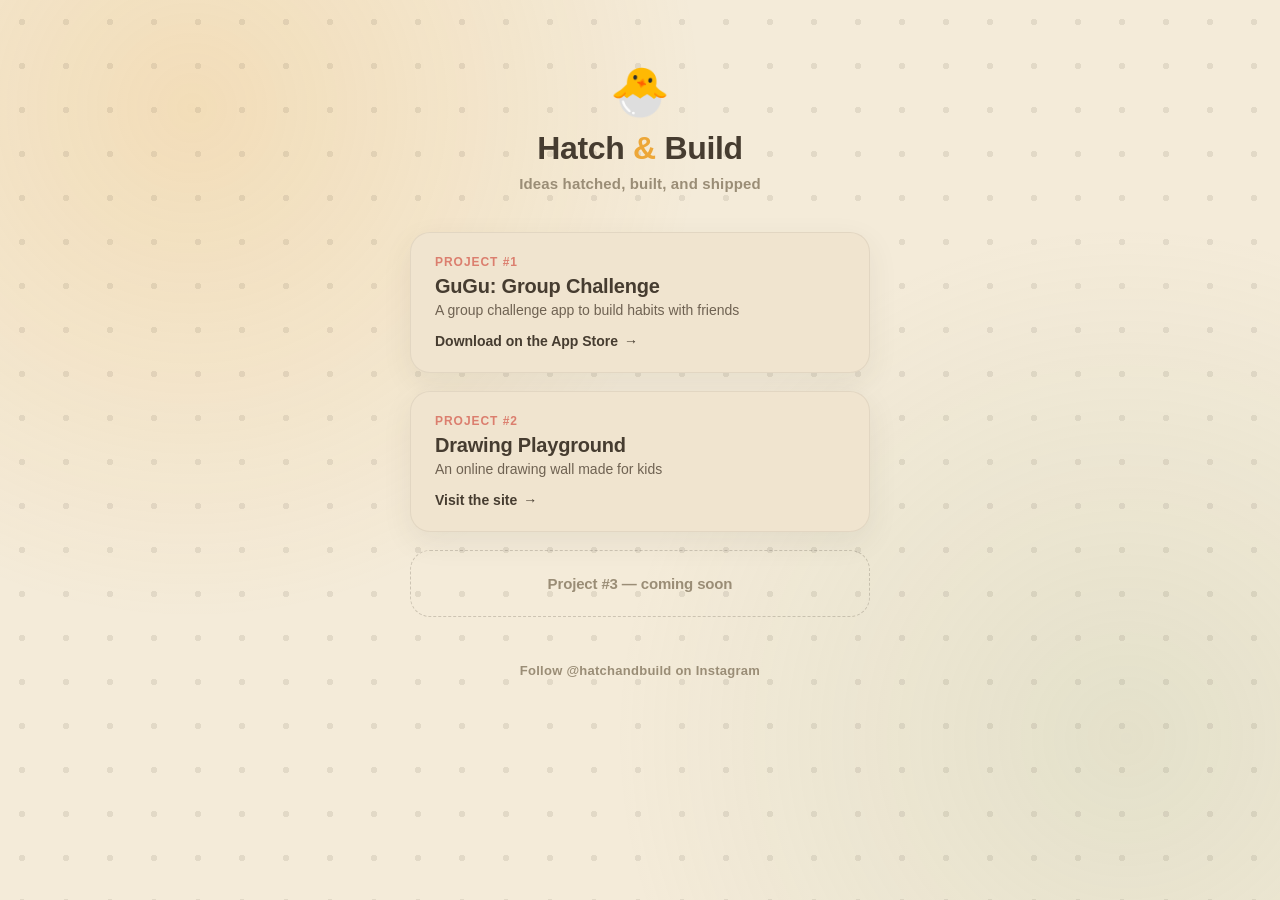
==== index.html @ ba4323d5 "Link footer to Instagram @hatchandbuild" ====
<!DOCTYPE html>
<html lang="en">
<head>
<meta charset="UTF-8">
<meta name="viewport" content="width=device-width, initial-scale=1">
<title>Hatch & Build</title>
<style>
  * { box-sizing: border-box; }

  html, body {
    margin: 0;
    padding: 0;
    min-height: 100%;
    background: #F4EBD9;
    font-family: -apple-system, "Helvetica Neue", "Arial Rounded MT Bold", "Segoe UI", sans-serif;
    color: #463C30;
  }

  body {
    position: relative;
    overflow-x: hidden;
    display: flex;
    justify-content: center;
    padding: 64px 20px 48px;
  }

  .bg-glow {
    position: fixed;
    inset: 0;
    background:
      radial-gradient(circle at 15% 12%, rgba(237,167,56,0.20), transparent 38%),
      radial-gradient(circle at 88% 82%, rgba(157,179,137,0.18), transparent 38%);
    z-index: 0;
  }

  .dots {
    position: fixed;
    inset: 0;
    background-image: radial-gradient(rgba(70,60,48,0.10) 3px, transparent 3px);
    background-size: 44px 44px;
    z-index: 0;
  }

  .page {
    position: relative;
    z-index: 1;
    width: 100%;
    max-width: 460px;
  }

  header {
    text-align: center;
    margin-bottom: 40px;
  }

  .egg {
    font-size: 48px;
    display: block;
    margin-bottom: 10px;
  }

  h1 {
    font-size: 32px;
    font-weight: 800;
    letter-spacing: -0.01em;
    margin: 0 0 8px;
  }

  h1 .accent {
    color: #EDA738;
  }

  .tagline {
    font-size: 15px;
    font-weight: 600;
    color: #9a8d76;
    margin: 0;
    letter-spacing: 0.01em;
  }

  .projects {
    display: flex;
    flex-direction: column;
    gap: 18px;
  }

  .card {
    display: block;
    text-decoration: none;
    color: inherit;
    background: #f0e4cf;
    border: 1px solid rgba(70,60,48,0.08);
    border-radius: 20px;
    padding: 22px 24px;
    box-shadow: 0 10px 30px rgba(70,60,48,0.08);
    transition: transform 0.15s ease, box-shadow 0.15s ease;
  }

  .card:active {
    transform: scale(0.98);
  }

  .card-label {
    font-size: 12px;
    font-weight: 700;
    letter-spacing: 0.08em;
    text-transform: uppercase;
    color: #DB7E6E;
    margin-bottom: 6px;
  }

  .card-title {
    font-size: 20px;
    font-weight: 800;
    margin-bottom: 4px;
    letter-spacing: -0.01em;
  }

  .card-desc {
    font-size: 14px;
    font-weight: 500;
    color: #6f6252;
    margin-bottom: 14px;
  }

  .card-cta {
    display: inline-flex;
    align-items: center;
    gap: 6px;
    font-size: 14px;
    font-weight: 700;
    color: #463C30;
  }

  .card-cta::after {
    content: "→";
    transition: transform 0.15s ease;
  }

  .card:hover .card-cta::after {
    transform: translateX(3px);
  }

  .card.coming-soon {
    background: transparent;
    border: 1.5px dashed rgba(70,60,48,0.22);
    box-shadow: none;
    text-align: center;
    padding: 24px;
  }

  .card.coming-soon .card-title {
    color: #9a8d76;
    font-size: 15px;
    margin: 0;
  }

  footer {
    text-align: center;
    margin-top: 44px;
  }

  footer a {
    color: #9a8d76;
    text-decoration: none;
    font-size: 13px;
    font-weight: 600;
    letter-spacing: 0.02em;
  }
</style>
</head>
<body>
  <div class="bg-glow"></div>
  <div class="dots"></div>

  <div class="page">
    <header>
      <span class="egg">🐣</span>
      <h1>Hatch <span class="accent">&</span> Build</h1>
      <p class="tagline">Ideas hatched, built, and shipped</p>
    </header>

    <div class="projects">
      <a class="card" href="https://apps.apple.com/kr/app/gugu-group-challenge/id6788447196" target="_blank" rel="noopener">
        <div class="card-label">Project #1</div>
        <div class="card-title">GuGu: Group Challenge</div>
        <div class="card-desc">A group challenge app to build habits with friends</div>
        <div class="card-cta">Download on the App Store</div>
      </a>

      <a class="card" href="https://kids-drawing-wall-1.onrender.com" target="_blank" rel="noopener">
        <div class="card-label">Project #2</div>
        <div class="card-title">Drawing Playground</div>
        <div class="card-desc">An online drawing wall made for kids</div>
        <div class="card-cta">Visit the site</div>
      </a>

      <div class="card coming-soon">
        <div class="card-title">Project #3 — coming soon</div>
      </div>
    </div>

    <footer>
      <a href="https://instagram.com/hatchandbuild" target="_blank" rel="noopener">Follow @hatchandbuild on Instagram</a>
    </footer>
  </div>
</body>
</html>
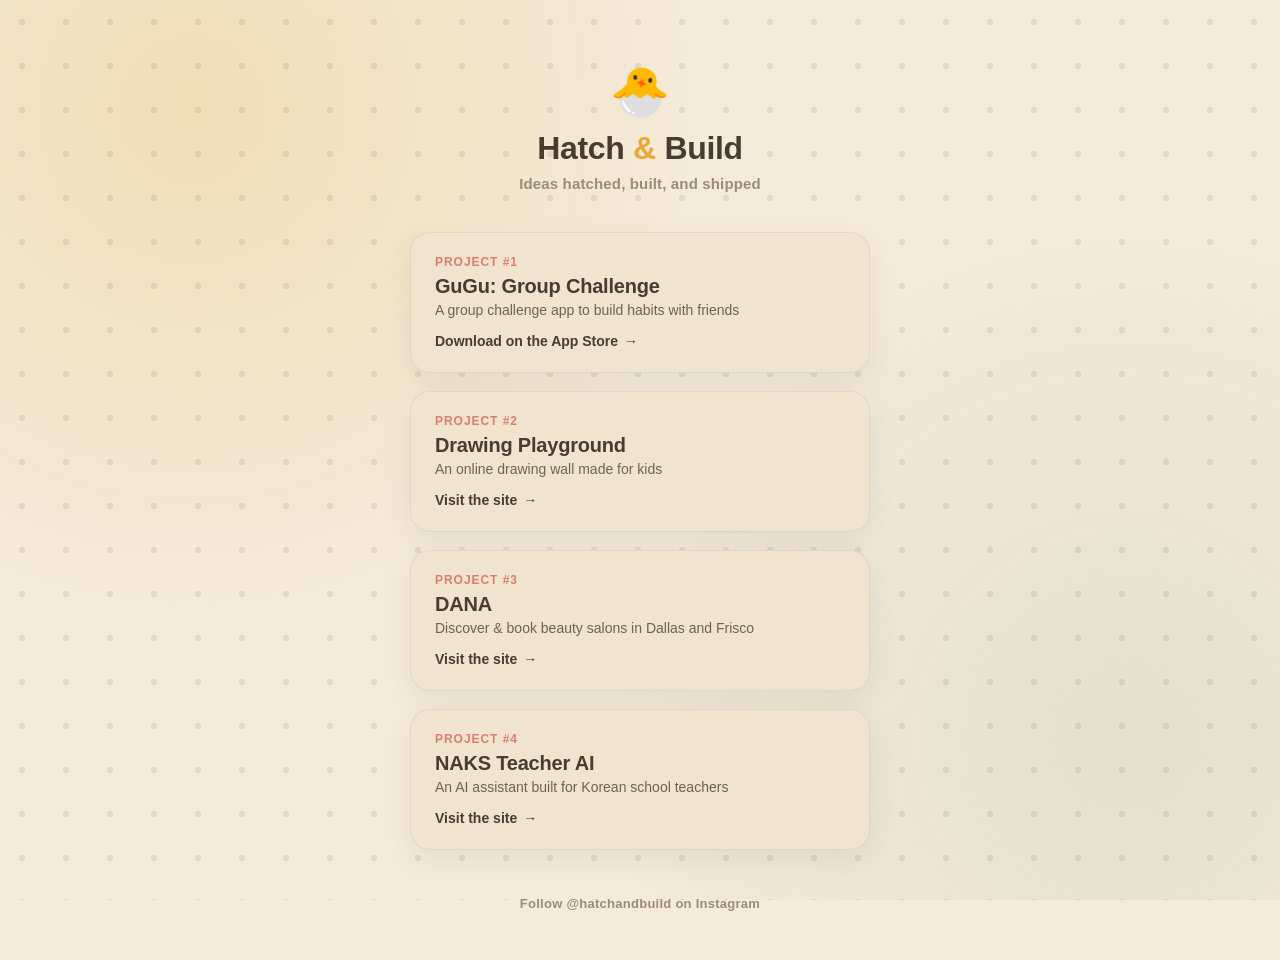
==== commit 6de355b7: "Add Projects #3 (DANA) and #4 (NAKS Teacher AI) Co-Authored-By: Claude Sonnet 5 <noreply@anthropic.c" ====
--- a/index.html
+++ b/index.html
@@ -195,9 +195,19 @@
         <div class="card-cta">Visit the site</div>
       </a>
 
-      <div class="card coming-soon">
-        <div class="card-title">Project #3 — coming soon</div>
-      </div>
+      <a class="card" href="https://dana-lac.vercel.app" target="_blank" rel="noopener">
+        <div class="card-label">Project #3</div>
+        <div class="card-title">DANA</div>
+        <div class="card-desc">Discover & book beauty salons in Dallas and Frisco</div>
+        <div class="card-cta">Visit the site</div>
+      </a>
+
+      <a class="card" href="https://koreanschool.hatchandbuild.com/dashboard" target="_blank" rel="noopener">
+        <div class="card-label">Project #4</div>
+        <div class="card-title">NAKS Teacher AI</div>
+        <div class="card-desc">An AI assistant built for Korean school teachers</div>
+        <div class="card-cta">Visit the site</div>
+      </a>
     </div>
 
     <footer>
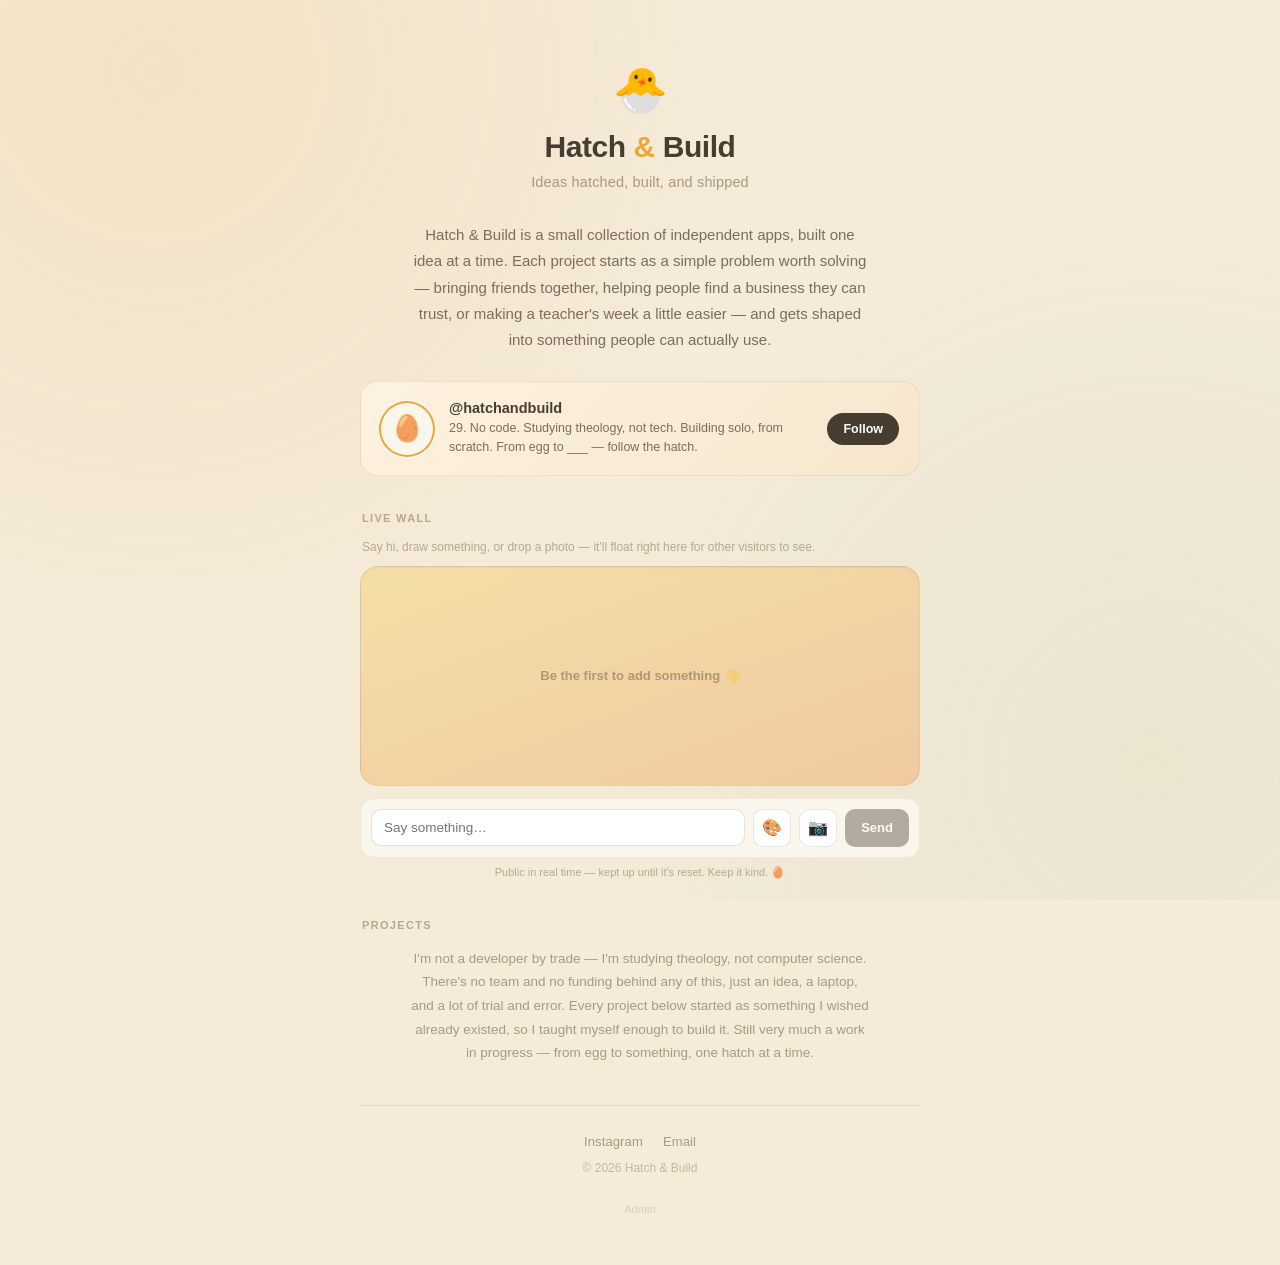
==== commit 3ca833e5: "Fix uploaded project photos 404ing on the hub The image endpoint stores an uploaded photo as a host-" ====
--- a/index.html
+++ b/index.html
@@ -4,6 +4,14 @@
 <meta charset="UTF-8">
 <meta name="viewport" content="width=device-width, initial-scale=1">
 <title>Hatch & Build</title>
+<meta name="description" content="Hatch & Build is a small collection of apps and tools — a real-time drawing wall for parties and events, a Korean-American hair salon platform, a group habit-challenge app, and an all-in-one hub for Korean school teachers.">
+<meta name="robots" content="index, follow">
+<link rel="canonical" href="https://hatchandbuild.com/">
+<meta property="og:type" content="website">
+<meta property="og:title" content="Hatch & Build">
+<meta property="og:description" content="Ideas hatched, built, and shipped — a small collection of independent apps and tools.">
+<meta property="og:url" content="https://hatchandbuild.com/">
+<script async src="https://pagead2.googlesyndication.com/pagead/js/adsbygoogle.js?client=ca-pub-5307258760592063" crossorigin="anonymous"></script>
 <style>
   * { box-sizing: border-box; }
 
@@ -28,16 +36,8 @@
     position: fixed;
     inset: 0;
     background:
-      radial-gradient(circle at 15% 12%, rgba(237,167,56,0.20), transparent 38%),
-      radial-gradient(circle at 88% 82%, rgba(157,179,137,0.18), transparent 38%);
-    z-index: 0;
-  }
-
-  .dots {
-    position: fixed;
-    inset: 0;
-    background-image: radial-gradient(rgba(70,60,48,0.10) 3px, transparent 3px);
-    background-size: 44px 44px;
+      radial-gradient(circle at 12% 8%, rgba(237,167,56,0.12), transparent 42%),
+      radial-gradient(circle at 90% 85%, rgba(157,179,137,0.10), transparent 42%);
     z-index: 0;
   }
 
@@ -45,25 +45,25 @@
     position: relative;
     z-index: 1;
     width: 100%;
-    max-width: 460px;
+    max-width: 560px;
   }
 
   header {
     text-align: center;
-    margin-bottom: 40px;
+    margin-bottom: 32px;
   }
 
   .egg {
-    font-size: 48px;
+    font-size: 44px;
     display: block;
-    margin-bottom: 10px;
+    margin-bottom: 14px;
   }
 
   h1 {
-    font-size: 32px;
-    font-weight: 800;
-    letter-spacing: -0.01em;
-    margin: 0 0 8px;
+    font-size: 30px;
+    font-weight: 700;
+    letter-spacing: -0.015em;
+    margin: 0 0 10px;
   }
 
   h1 .accent {
@@ -71,64 +71,479 @@
   }
 
   .tagline {
-    font-size: 15px;
-    font-weight: 600;
-    color: #9a8d76;
+    font-size: 14.5px;
+    font-weight: 500;
+    color: #a89a80;
     margin: 0;
     letter-spacing: 0.01em;
   }
 
+  .intro {
+    font-size: 15px;
+    line-height: 1.75;
+    color: #7a6d5c;
+    text-align: center;
+    max-width: 460px;
+    margin: 26px auto 28px;
+    font-weight: 400;
+  }
+
+  .story {
+    font-size: 13.5px;
+    line-height: 1.75;
+    color: #a89a80;
+    text-align: center;
+    max-width: 460px;
+    margin: 0 auto;
+    font-weight: 400;
+  }
+
+  /* Instagram card */
+  .ig-card {
+    display: flex;
+    align-items: center;
+    gap: 16px;
+    background: linear-gradient(135deg, #fdf2e0, #f6e6cd);
+    border: 1px solid rgba(70,60,48,0.08);
+    border-radius: 18px;
+    padding: 18px 20px;
+    margin-bottom: 36px;
+    text-decoration: none;
+    color: inherit;
+    transition: border-color 0.15s ease;
+  }
+
+  .ig-card:hover {
+    border-color: rgba(70,60,48,0.18);
+  }
+
+  .ig-avatar {
+    flex: 0 0 auto;
+    width: 52px;
+    height: 52px;
+    border-radius: 50%;
+    background: #FBF6EC;
+    display: flex;
+    align-items: center;
+    justify-content: center;
+    font-size: 26px;
+    box-shadow: 0 0 0 2px #EDA738, 0 0 0 4px #FBF6EC;
+  }
+
+  .ig-body {
+    flex: 1 1 auto;
+    min-width: 0;
+  }
+
+  .ig-handle {
+    font-size: 14.5px;
+    font-weight: 700;
+    margin-bottom: 3px;
+  }
+
+  .ig-bio {
+    font-size: 12.5px;
+    color: #7a6d5c;
+    line-height: 1.5;
+  }
+
+  .ig-follow {
+    flex: 0 0 auto;
+    font-size: 12.5px;
+    font-weight: 700;
+    color: #fff;
+    background: #463C30;
+    padding: 9px 16px;
+    border-radius: 999px;
+    white-space: nowrap;
+  }
+
+  h2.section {
+    font-size: 11px;
+    font-weight: 600;
+    letter-spacing: 0.12em;
+    text-transform: uppercase;
+    color: #b6a98f;
+    margin: 0 0 16px 2px;
+  }
+
+  /* ---- Live Wall ---- */
+  .wall-wrap {
+    margin-bottom: 40px;
+  }
+
+  .wall-sub {
+    font-size: 12px;
+    color: #b6a98f;
+    margin: 0 0 12px 2px;
+  }
+
+  .wall-stage {
+    position: relative;
+    height: 220px;
+    border-radius: 18px;
+    overflow: hidden;
+    background: linear-gradient(160deg, #f4dfa8, #f0c9a0);
+    border: 1px solid rgba(70,60,48,0.08);
+    box-shadow: inset 0 1px 2px rgba(70,60,48,0.06);
+  }
+
+  .wall-empty {
+    position: absolute;
+    inset: 0;
+    display: flex;
+    align-items: center;
+    justify-content: center;
+    font-size: 13px;
+    color: rgba(70,60,48,0.4);
+    font-weight: 600;
+    text-align: center;
+    padding: 20px;
+    pointer-events: none;
+  }
+
+  .wall-item {
+    position: absolute;
+    max-width: 130px;
+    background: #FBF6EC;
+    border-radius: 12px;
+    padding: 8px;
+    box-shadow: 0 6px 16px rgba(70,60,48,0.18);
+    font-size: 12px;
+    font-weight: 600;
+    color: #463C30;
+    text-align: center;
+    animation: wall-float 6s ease-in-out infinite, wall-in 0.4s ease;
+    line-height: 1.4;
+  }
+
+  .wall-item img {
+    display: block;
+    width: 100%;
+    max-height: 90px;
+    object-fit: cover;
+    border-radius: 8px;
+    margin-bottom: 4px;
+  }
+
+  .wall-item .wdel {
+    position: absolute;
+    top: -6px;
+    right: -6px;
+    width: 20px;
+    height: 20px;
+    border-radius: 50%;
+    background: #463C30;
+    color: #fff;
+    font-size: 11px;
+    font-weight: 700;
+    border: 2px solid #FBF6EC;
+    cursor: pointer;
+    display: none;
+    align-items: center;
+    justify-content: center;
+    line-height: 1;
+  }
+
+  body.admin-mode .wall-item .wdel {
+    display: flex;
+  }
+
+  @keyframes wall-in {
+    from { opacity: 0; transform: scale(0.7); }
+    to { opacity: 1; transform: scale(1); }
+  }
+
+  @keyframes wall-float {
+    0%, 100% { transform: translateY(0); }
+    50% { transform: translateY(-8px); }
+  }
+
+  .composer {
+    margin-top: 12px;
+    background: #FBF6EC;
+    border: 1px solid rgba(70,60,48,0.07);
+    border-radius: 14px;
+    padding: 10px;
+  }
+
+  .composer-row {
+    display: flex;
+    gap: 8px;
+    align-items: center;
+  }
+
+  .composer-row input[type="text"] {
+    flex: 1 1 auto;
+    min-width: 0;
+    border: 1px solid rgba(70,60,48,0.15);
+    border-radius: 10px;
+    padding: 10px 12px;
+    font-size: 13.5px;
+    font-family: inherit;
+    background: #fff;
+    color: #463C30;
+    outline: none;
+  }
+
+  .composer-row input[type="text"]:focus {
+    border-color: #EDA738;
+  }
+
+  .composer-btn {
+    flex: 0 0 auto;
+    width: 38px;
+    height: 38px;
+    border-radius: 10px;
+    border: 1px solid rgba(70,60,48,0.12);
+    background: #fff;
+    font-size: 16px;
+    cursor: pointer;
+    display: flex;
+    align-items: center;
+    justify-content: center;
+  }
+
+  .composer-btn.active {
+    background: #EDA738;
+    border-color: #EDA738;
+  }
+
+  .composer-send {
+    flex: 0 0 auto;
+    height: 38px;
+    padding: 0 16px;
+    border-radius: 10px;
+    border: none;
+    background: #463C30;
+    color: #fff;
+    font-weight: 700;
+    font-size: 13px;
+    cursor: pointer;
+  }
+
+  .composer-send:disabled {
+    opacity: 0.4;
+    cursor: default;
+  }
+
+  .draw-panel {
+    display: none;
+    margin-top: 8px;
+  }
+
+  .draw-panel.open {
+    display: block;
+  }
+
+  .draw-canvas {
+    width: 100%;
+    height: 140px;
+    border-radius: 10px;
+    background: #fff;
+    border: 1px solid rgba(70,60,48,0.15);
+    touch-action: none;
+    display: block;
+  }
+
+  .draw-tools {
+    display: flex;
+    align-items: center;
+    gap: 8px;
+    margin-top: 8px;
+  }
+
+  .draw-color {
+    width: 22px;
+    height: 22px;
+    border-radius: 50%;
+    border: 2px solid transparent;
+    cursor: pointer;
+    padding: 0;
+  }
+
+  .draw-color.selected {
+    border-color: #463C30;
+  }
+
+  .draw-clear {
+    margin-left: auto;
+    font-size: 12px;
+    font-weight: 600;
+    color: #a89a80;
+    background: none;
+    border: none;
+    cursor: pointer;
+  }
+
+  .photo-preview {
+    display: none;
+    align-items: center;
+    gap: 8px;
+    margin-top: 8px;
+    font-size: 12px;
+    color: #7a6d5c;
+  }
+
+  .photo-preview.open {
+    display: flex;
+  }
+
+  .photo-preview img {
+    width: 40px;
+    height: 40px;
+    object-fit: cover;
+    border-radius: 8px;
+  }
+
+  .photo-preview .remove {
+    margin-left: auto;
+    background: none;
+    border: none;
+    color: #c99385;
+    font-weight: 700;
+    cursor: pointer;
+    font-size: 12px;
+  }
+
+  .wall-note {
+    font-size: 11px;
+    color: #b6a98f;
+    text-align: center;
+    margin-top: 8px;
+  }
+
+  .wall-admin-bar {
+    display: none;
+    justify-content: flex-end;
+    margin-top: 8px;
+  }
+
+  body.admin-mode .wall-admin-bar {
+    display: flex;
+  }
+
+  .wall-reset-btn {
+    font-size: 11.5px;
+    font-weight: 700;
+    color: #c0392b;
+    background: #fdecea;
+    border: 1px solid rgba(192,57,43,0.25);
+    border-radius: 8px;
+    padding: 6px 12px;
+    cursor: pointer;
+  }
+
   .projects {
     display: flex;
     flex-direction: column;
-    gap: 18px;
+    gap: 16px;
   }
 
   .card {
     display: block;
     text-decoration: none;
     color: inherit;
-    background: #f0e4cf;
-    border: 1px solid rgba(70,60,48,0.08);
-    border-radius: 20px;
-    padding: 22px 24px;
-    box-shadow: 0 10px 30px rgba(70,60,48,0.08);
-    transition: transform 0.15s ease, box-shadow 0.15s ease;
+    background: #FBF6EC;
+    border: 1px solid rgba(70,60,48,0.07);
+    border-radius: 18px;
+    overflow: hidden;
+    box-shadow: 0 1px 2px rgba(70,60,48,0.04);
+    transition: border-color 0.15s ease, transform 0.15s ease, opacity 0.5s ease, transform 0.5s ease;
+    position: relative;
+  }
+
+  .card.reveal {
+    opacity: 0;
+    transform: translateY(18px);
+  }
+
+  .card.reveal.visible {
+    opacity: 1;
+    transform: translateY(0);
+  }
+
+  .card:hover {
+    border-color: rgba(70,60,48,0.16);
   }
 
   .card:active {
-    transform: scale(0.98);
+    transform: scale(0.99);
+  }
+
+  .card-media {
+    width: 100%;
+    aspect-ratio: 16 / 9;
+    overflow: hidden;
+    background: #eee1c9;
+    position: relative;
+  }
+
+  .card-media img {
+    width: 100%;
+    height: 100%;
+    object-fit: cover;
+    display: block;
+  }
+
+  .card-media.naks {
+    background: linear-gradient(135deg, #1d3f9e, #2c56c9);
+    display: flex;
+    align-items: center;
+    justify-content: center;
+  }
+
+  .card-media.naks img {
+    width: 84px;
+    height: 84px;
+    object-fit: contain;
+    border-radius: 50%;
+    background: #fff;
+    padding: 6px;
+  }
+
+  .card-body {
+    padding: 20px 22px 22px;
   }
 
   .card-label {
-    font-size: 12px;
+    font-size: 11px;
+    font-weight: 600;
+    letter-spacing: 0.06em;
+    text-transform: uppercase;
+    color: #c99385;
+    margin-bottom: 8px;
+  }
+
+  .card-title {
+    font-size: 19px;
     font-weight: 700;
-    letter-spacing: 0.08em;
-    text-transform: uppercase;
-    color: #DB7E6E;
     margin-bottom: 6px;
-  }
-
-  .card-title {
-    font-size: 20px;
-    font-weight: 800;
-    margin-bottom: 4px;
     letter-spacing: -0.01em;
+  }
+
+  .card-title .native {
+    font-size: 14px;
+    font-weight: 600;
+    color: #9a8d76;
+    margin-left: 6px;
   }
 
   .card-desc {
     font-size: 14px;
-    font-weight: 500;
-    color: #6f6252;
-    margin-bottom: 14px;
+    font-weight: 400;
+    color: #85795f;
+    margin-bottom: 16px;
+    line-height: 1.6;
+    white-space: pre-line;
   }
 
   .card-cta {
     display: inline-flex;
     align-items: center;
     gap: 6px;
-    font-size: 14px;
-    font-weight: 700;
+    font-size: 13.5px;
+    font-weight: 600;
     color: #463C30;
   }
 
@@ -141,78 +556,778 @@
     transform: translateX(3px);
   }
 
-  .card.coming-soon {
-    background: transparent;
-    border: 1.5px dashed rgba(70,60,48,0.22);
-    box-shadow: none;
-    text-align: center;
-    padding: 24px;
-  }
-
-  .card.coming-soon .card-title {
-    color: #9a8d76;
-    font-size: 15px;
-    margin: 0;
+  .card-edit-btn {
+    display: none;
+    position: absolute;
+    top: 10px;
+    right: 10px;
+    width: 32px;
+    height: 32px;
+    border-radius: 50%;
+    background: rgba(70,60,48,0.75);
+    color: #fff;
+    border: none;
+    font-size: 14px;
+    cursor: pointer;
+    align-items: center;
+    justify-content: center;
+    z-index: 2;
+  }
+
+  body.admin-mode .card-edit-btn {
+    display: flex;
   }
 
   footer {
     text-align: center;
-    margin-top: 44px;
+    margin-top: 40px;
+    padding-top: 28px;
+    border-top: 1px solid rgba(70,60,48,0.08);
+  }
+
+  footer .links {
+    display: flex;
+    justify-content: center;
+    gap: 20px;
+    flex-wrap: wrap;
+    margin-bottom: 12px;
   }
 
   footer a {
-    color: #9a8d76;
+    color: #a89a80;
     text-decoration: none;
     font-size: 13px;
-    font-weight: 600;
-    letter-spacing: 0.02em;
+    font-weight: 500;
+    letter-spacing: 0.01em;
+  }
+
+  footer a:hover {
+    color: #6f6252;
+  }
+
+  footer .copyright {
+    color: #c4b89f;
+    font-size: 12px;
+    margin-bottom: 24px;
+  }
+
+  footer .admin-link {
+    font-size: 11px;
+    color: #d8cdb6;
+  }
+
+  /* ---- Admin modal / edit panel ---- */
+  .modal-backdrop {
+    display: none;
+    position: fixed;
+    inset: 0;
+    background: rgba(70,60,48,0.45);
+    z-index: 50;
+    align-items: center;
+    justify-content: center;
+    padding: 20px;
+  }
+
+  .modal-backdrop.open {
+    display: flex;
+  }
+
+  .modal {
+    background: #FBF6EC;
+    border-radius: 18px;
+    padding: 24px;
+    width: 100%;
+    max-width: 400px;
+    max-height: 88vh;
+    overflow-y: auto;
+  }
+
+  .modal h3 {
+    margin: 0 0 16px;
+    font-size: 17px;
+  }
+
+  .modal label {
+    display: block;
+    font-size: 12px;
+    font-weight: 700;
+    color: #a89a80;
+    margin: 14px 0 5px;
+  }
+
+  .modal input[type="text"],
+  .modal input[type="password"],
+  .modal textarea {
+    width: 100%;
+    border: 1px solid rgba(70,60,48,0.15);
+    border-radius: 10px;
+    padding: 10px 12px;
+    font-size: 13.5px;
+    font-family: inherit;
+    background: #fff;
+    color: #463C30;
+    outline: none;
+    resize: vertical;
+  }
+
+  .modal input:focus, .modal textarea:focus {
+    border-color: #EDA738;
+  }
+
+  .modal-actions {
+    display: flex;
+    gap: 10px;
+    margin-top: 20px;
+  }
+
+  .modal-btn {
+    flex: 1 1 auto;
+    padding: 11px;
+    border-radius: 10px;
+    border: none;
+    font-weight: 700;
+    font-size: 13.5px;
+    cursor: pointer;
+  }
+
+  .modal-btn.primary {
+    background: #463C30;
+    color: #fff;
+  }
+
+  .modal-btn.secondary {
+    background: #eee1c9;
+    color: #463C30;
+  }
+
+  .modal-error {
+    color: #c0392b;
+    font-size: 12px;
+    margin-top: 8px;
+    min-height: 14px;
+  }
+
+  .modal-preview {
+    width: 100%;
+    aspect-ratio: 16/9;
+    object-fit: cover;
+    border-radius: 10px;
+    margin-top: 6px;
+    background: #eee1c9;
+  }
+
+  @media (prefers-reduced-motion: reduce) {
+    .card.reveal { opacity: 1; transform: none; }
+    .wall-item { animation: none; }
   }
 </style>
 </head>
 <body>
   <div class="bg-glow"></div>
-  <div class="dots"></div>
 
   <div class="page">
     <header>
       <span class="egg">🐣</span>
-      <h1>Hatch <span class="accent">&</span> Build</h1>
+      <h1>Hatch <span class="accent">&amp;</span> Build</h1>
       <p class="tagline">Ideas hatched, built, and shipped</p>
     </header>
 
-    <div class="projects">
-      <a class="card" href="https://apps.apple.com/kr/app/gugu-group-challenge/id6788447196" target="_blank" rel="noopener">
-        <div class="card-label">Project #1</div>
-        <div class="card-title">GuGu: Group Challenge</div>
-        <div class="card-desc">A group challenge app to build habits with friends</div>
-        <div class="card-cta">Download on the App Store</div>
-      </a>
-
-      <a class="card" href="https://kids-drawing-wall-1.onrender.com" target="_blank" rel="noopener">
-        <div class="card-label">Project #2</div>
-        <div class="card-title">Drawing Playground</div>
-        <div class="card-desc">An online drawing wall made for kids</div>
-        <div class="card-cta">Visit the site</div>
-      </a>
-
-      <a class="card" href="https://dana-lac.vercel.app" target="_blank" rel="noopener">
-        <div class="card-label">Project #3</div>
-        <div class="card-title">DANA</div>
-        <div class="card-desc">Discover & book beauty salons in Dallas and Frisco</div>
-        <div class="card-cta">Visit the site</div>
-      </a>
-
-      <a class="card" href="https://koreanschool.hatchandbuild.com/dashboard" target="_blank" rel="noopener">
-        <div class="card-label">Project #4</div>
-        <div class="card-title">NAKS Teacher AI</div>
-        <div class="card-desc">An AI assistant built for Korean school teachers</div>
-        <div class="card-cta">Visit the site</div>
-      </a>
+    <p class="intro">
+      Hatch &amp; Build is a small collection of independent apps, built one idea at a time. Each project starts
+      as a simple problem worth solving — bringing friends together, helping people find a business they can
+      trust, or making a teacher's week a little easier — and gets shaped into something people can actually use.
+    </p>
+
+    <a class="ig-card" href="https://instagram.com/hatchandbuild" target="_blank" rel="noopener">
+      <div class="ig-avatar">🥚</div>
+      <div class="ig-body">
+        <div class="ig-handle">@hatchandbuild</div>
+        <div class="ig-bio">29. No code. Studying theology, not tech. Building solo, from scratch. From egg to ___ — follow the hatch.</div>
+      </div>
+      <div class="ig-follow">Follow</div>
+    </a>
+
+    <div class="wall-wrap">
+      <h2 class="section">Live Wall</h2>
+      <p class="wall-sub">Say hi, draw something, or drop a photo — it'll float right here for other visitors to see.</p>
+      <div class="wall-stage" id="wallStage">
+        <div class="wall-empty" id="wallEmpty">Be the first to add something 👋</div>
+      </div>
+
+      <div class="wall-admin-bar">
+        <button type="button" class="wall-reset-btn" id="wallResetBtn">Reset wall</button>
+      </div>
+
+      <div class="composer">
+        <div class="composer-row">
+          <input type="text" id="wallText" maxlength="80" placeholder="Say something…" />
+          <button type="button" class="composer-btn" id="drawToggle" title="Draw">🎨</button>
+          <button type="button" class="composer-btn" id="photoToggle" title="Photo">📷</button>
+          <input type="file" id="photoInput" accept="image/*" style="display:none">
+          <button type="button" class="composer-send" id="wallSend" disabled>Send</button>
+        </div>
+
+        <div class="draw-panel" id="drawPanel">
+          <canvas class="draw-canvas" id="drawCanvas"></canvas>
+          <div class="draw-tools">
+            <button type="button" class="draw-color selected" style="background:#463C30" data-color="#463C30"></button>
+            <button type="button" class="draw-color" style="background:#EDA738" data-color="#EDA738"></button>
+            <button type="button" class="draw-color" style="background:#DB7E6E" data-color="#DB7E6E"></button>
+            <button type="button" class="draw-color" style="background:#6b8f5a" data-color="#6b8f5a"></button>
+            <button type="button" class="draw-color" style="background:#3a6bc9" data-color="#3a6bc9"></button>
+            <button type="button" class="draw-clear" id="drawClear">Clear</button>
+          </div>
+        </div>
+
+        <div class="photo-preview" id="photoPreview">
+          <img id="photoPreviewImg" src="" alt="">
+          <span>Photo attached</span>
+          <button type="button" class="remove" id="photoRemove">Remove</button>
+        </div>
+      </div>
+      <p class="wall-note">Public in real time — kept up until it's reset. Keep it kind. 🥚</p>
     </div>
 
+    <h2 class="section">Projects</h2>
+    <div class="projects" id="projectsList"><!-- rendered by JS from /api/hub/projects --></div>
+
+    <p class="story">
+      I'm not a developer by trade — I'm studying theology, not computer science. There's no team and no funding
+      behind any of this, just an idea, a laptop, and a lot of trial and error. Every project below started as
+      something I wished already existed, so I taught myself enough to build it. Still very much a work in
+      progress — from egg to something, one hatch at a time.
+    </p>
+
     <footer>
-      <a href="https://instagram.com/hatchandbuild" target="_blank" rel="noopener">Follow @hatchandbuild on Instagram</a>
+      <div class="links">
+        <a href="https://instagram.com/hatchandbuild" target="_blank" rel="noopener">Instagram</a>
+        <a href="mailto:hatchandbuild@gmail.com">Email</a>
+      </div>
+      <div class="copyright">&copy; 2026 Hatch &amp; Build</div>
+      <a href="#" class="admin-link" id="adminLink">Admin</a>
     </footer>
   </div>
+
+  <!-- Login modal -->
+  <div class="modal-backdrop" id="loginBackdrop">
+    <div class="modal">
+      <h3>Admin login</h3>
+      <label for="loginPassword">Password</label>
+      <input type="password" id="loginPassword" placeholder="••••••••">
+      <div class="modal-error" id="loginError"></div>
+      <div class="modal-actions">
+        <button type="button" class="modal-btn secondary" id="loginCancel">Cancel</button>
+        <button type="button" class="modal-btn primary" id="loginSubmit">Log in</button>
+      </div>
+    </div>
+  </div>
+
+  <!-- Edit project modal -->
+  <div class="modal-backdrop" id="editBackdrop">
+    <div class="modal">
+      <h3>Edit project</h3>
+      <label for="editTitle">Title</label>
+      <input type="text" id="editTitle" maxlength="60">
+      <label for="editNative">Native name (optional)</label>
+      <input type="text" id="editNative" maxlength="30">
+      <label for="editDesc">Description</label>
+      <textarea id="editDesc" rows="4" maxlength="300"></textarea>
+      <label for="editLink">Link</label>
+      <input type="text" id="editLink" maxlength="300">
+      <label for="editCta">Button text</label>
+      <input type="text" id="editCta" maxlength="40">
+      <label for="editImage">Photo</label>
+      <img class="modal-preview" id="editPreview" src="" alt="">
+      <input type="file" id="editImage" accept="image/*">
+      <div class="modal-error" id="editError"></div>
+      <div class="modal-actions">
+        <button type="button" class="modal-btn secondary" id="editCancel">Cancel</button>
+        <button type="button" class="modal-btn primary" id="editSave">Save</button>
+      </div>
+    </div>
+  </div>
+
+  <script src="https://drawing.hatchandbuild.com/socket.io/socket.io.js"></script>
+  <script>
+    var API = 'https://drawing.hatchandbuild.com';
+
+    // Uploaded photos are written to the API host's disk and stored as a bare
+    // "/hub-images/..." path, so the browser would resolve them against THIS
+    // domain and 404. Anything else (/images/..., data:, http:) is left alone.
+    function imageUrl(src) {
+      if (!src) return '';
+      if (/^(?:https?:|data:|blob:|\/\/)/i.test(src)) return src;
+      return src.indexOf('/hub-images/') === 0 ? API + src : src;
+    }
+    var TOKEN_KEY = 'hb_admin_token';
+
+    function getToken() { return localStorage.getItem(TOKEN_KEY) || ''; }
+    function setToken(t) { if (t) localStorage.setItem(TOKEN_KEY, t); else localStorage.removeItem(TOKEN_KEY); }
+    function authHeaders() {
+      var h = { 'Content-Type': 'application/json' };
+      var t = getToken();
+      if (t) h['Authorization'] = 'Bearer ' + t;
+      return h;
+    }
+
+    function escapeHtml(s) {
+      var d = document.createElement('div');
+      d.textContent = s;
+      return d.innerHTML;
+    }
+
+    // =====================================================================
+    // Admin auth
+    // =====================================================================
+    var adminLink = document.getElementById('adminLink');
+    var loginBackdrop = document.getElementById('loginBackdrop');
+    var loginPassword = document.getElementById('loginPassword');
+    var loginError = document.getElementById('loginError');
+
+    function setAdminMode(on) {
+      document.body.classList.toggle('admin-mode', on);
+      adminLink.textContent = on ? 'Log out' : 'Admin';
+    }
+
+    function checkAdmin() {
+      var t = getToken();
+      if (!t) { setAdminMode(false); return; }
+      fetch(API + '/api/admin/me', { headers: authHeaders() })
+        .then(function (r) { setAdminMode(r.ok); if (!r.ok) setToken(''); })
+        .catch(function () { setAdminMode(false); });
+    }
+
+    adminLink.addEventListener('click', function (e) {
+      e.preventDefault();
+      if (document.body.classList.contains('admin-mode')) {
+        fetch(API + '/api/admin/logout', { method: 'POST', headers: authHeaders() }).catch(function () {});
+        setToken('');
+        setAdminMode(false);
+      } else {
+        loginError.textContent = '';
+        loginPassword.value = '';
+        loginBackdrop.classList.add('open');
+        loginPassword.focus();
+      }
+    });
+
+    document.getElementById('loginCancel').addEventListener('click', function () {
+      loginBackdrop.classList.remove('open');
+    });
+
+    function doLogin() {
+      fetch(API + '/api/admin/login', {
+        method: 'POST',
+        headers: { 'Content-Type': 'application/json' },
+        body: JSON.stringify({ password: loginPassword.value })
+      })
+        .then(function (r) { return r.json().then(function (data) { return { ok: r.ok, data: data }; }); })
+        .then(function (res) {
+          if (!res.ok) {
+            loginError.textContent = 'Wrong password.';
+            return;
+          }
+          setToken(res.data.token);
+          setAdminMode(true);
+          loginBackdrop.classList.remove('open');
+        })
+        .catch(function () { loginError.textContent = 'Something went wrong. Try again.'; });
+    }
+    document.getElementById('loginSubmit').addEventListener('click', doLogin);
+    loginPassword.addEventListener('keydown', function (e) { if (e.key === 'Enter') doLogin(); });
+
+    checkAdmin();
+
+    // =====================================================================
+    // Projects: fetch + render + admin edit
+    // =====================================================================
+    var projectsList = document.getElementById('projectsList');
+    var projectsData = [];
+
+    function projectCardHtml(p, idx) {
+      var mediaClass = /naks-logo/.test(p.image) ? 'card-media naks' : 'card-media';
+      var native = p.native ? '<span class="native">' + escapeHtml(p.native) + '</span>' : '';
+      return (
+        '<a class="card reveal" data-idx="' + idx + '" href="' + escapeHtml(p.link) + '" target="_blank" rel="noopener">' +
+          '<button type="button" class="card-edit-btn" data-edit="' + idx + '">✎</button>' +
+          '<div class="' + mediaClass + '"><img src="' + escapeHtml(imageUrl(p.image)) + '" alt="' + escapeHtml(p.title) + '" loading="lazy"></div>' +
+          '<div class="card-body">' +
+            '<div class="card-label">Project #' + (idx + 1) + '</div>' +
+            '<div class="card-title">' + escapeHtml(p.title) + native + '</div>' +
+            '<div class="card-desc">' + escapeHtml(p.description) + '</div>' +
+            '<div class="card-cta">' + escapeHtml(p.cta || 'Visit the site') + '</div>' +
+          '</div>' +
+        '</a>'
+      );
+    }
+
+    function renderProjects() {
+      projectsList.innerHTML = projectsData.map(projectCardHtml).join('');
+      setupReveal();
+      projectsList.querySelectorAll('.card-edit-btn').forEach(function (btn) {
+        btn.addEventListener('click', function (e) {
+          e.preventDefault();
+          e.stopPropagation();
+          openEditModal(Number(btn.getAttribute('data-edit')));
+        });
+      });
+    }
+
+    function loadProjects() {
+      fetch(API + '/api/hub/projects')
+        .then(function (r) { return r.json(); })
+        .then(function (data) {
+          if (Array.isArray(data.projects) && data.projects.length) {
+            projectsData = data.projects;
+            renderProjects();
+          }
+        })
+        .catch(function () { /* keep whatever was already rendered */ });
+    }
+    loadProjects();
+
+    // ---- edit modal ----
+    var editBackdrop = document.getElementById('editBackdrop');
+    var editTitle = document.getElementById('editTitle');
+    var editNative = document.getElementById('editNative');
+    var editDesc = document.getElementById('editDesc');
+    var editLink = document.getElementById('editLink');
+    var editCta = document.getElementById('editCta');
+    var editImage = document.getElementById('editImage');
+    var editPreview = document.getElementById('editPreview');
+    var editError = document.getElementById('editError');
+    var editingIdx = null;
+    var pendingProjectImage = null;
+
+    function openEditModal(idx) {
+      editingIdx = idx;
+      pendingProjectImage = null;
+      var p = projectsData[idx];
+      editTitle.value = p.title || '';
+      editNative.value = p.native || '';
+      editDesc.value = p.description || '';
+      editLink.value = p.link || '';
+      editCta.value = p.cta || '';
+      editPreview.src = imageUrl(p.image);
+      editError.textContent = '';
+      editImage.value = '';
+      editBackdrop.classList.add('open');
+    }
+
+    document.getElementById('editCancel').addEventListener('click', function () {
+      editBackdrop.classList.remove('open');
+    });
+
+    editImage.addEventListener('change', function () {
+      var file = editImage.files[0];
+      if (!file) return;
+      if (file.size > 3 * 1024 * 1024) {
+        editError.textContent = 'Photo is too large (max 3MB).';
+        return;
+      }
+      var reader = new FileReader();
+      reader.onload = function (e) {
+        var img = new Image();
+        img.onload = function () {
+          var maxDim = 1000;
+          var scale = Math.min(1, maxDim / Math.max(img.width, img.height));
+          var w = Math.round(img.width * scale);
+          var h = Math.round(img.height * scale);
+          var c = document.createElement('canvas');
+          c.width = w; c.height = h;
+          c.getContext('2d').drawImage(img, 0, 0, w, h);
+          pendingProjectImage = c.toDataURL('image/jpeg', 0.86);
+          editPreview.src = pendingProjectImage;
+        };
+        img.src = e.target.result;
+      };
+      reader.readAsDataURL(file);
+    });
+
+    document.getElementById('editSave').addEventListener('click', function () {
+      editError.textContent = '';
+      var body = {
+        title: editTitle.value.trim(),
+        native: editNative.value.trim(),
+        description: editDesc.value.trim(),
+        link: editLink.value.trim(),
+        cta: editCta.value.trim()
+      };
+      fetch(API + '/api/admin/projects/' + editingIdx, {
+        method: 'PUT',
+        headers: authHeaders(),
+        body: JSON.stringify(body)
+      })
+        .then(function (r) { return r.json().then(function (d) { return { ok: r.ok, d: d }; }); })
+        .then(function (res) {
+          if (!res.ok) { editError.textContent = 'Could not save. Try logging in again.'; return null; }
+          if (!pendingProjectImage) return res.d;
+          return fetch(API + '/api/admin/projects/' + editingIdx + '/image', {
+            method: 'POST',
+            headers: authHeaders(),
+            body: JSON.stringify({ image: pendingProjectImage })
+          }).then(function (r2) { return r2.json(); });
+        })
+        .then(function (data) {
+          if (!data) return;
+          projectsData = data.projects;
+          renderProjects();
+          editBackdrop.classList.remove('open');
+        })
+        .catch(function () { editError.textContent = 'Something went wrong. Try again.'; });
+    });
+
+    // =====================================================================
+    // Scroll reveal for project cards
+    // =====================================================================
+    function setupReveal() {
+      var cards = document.querySelectorAll('.card.reveal:not(.reveal-bound)');
+      if (!('IntersectionObserver' in window)) {
+        cards.forEach(function (c) { c.classList.add('visible'); });
+        return;
+      }
+      var obs = new IntersectionObserver(function (entries) {
+        entries.forEach(function (entry) {
+          if (entry.isIntersecting) {
+            entry.target.classList.add('visible');
+            obs.unobserve(entry.target);
+          }
+        });
+      }, { threshold: 0.15 });
+      cards.forEach(function (c) { c.classList.add('reveal-bound'); obs.observe(c); });
+    }
+
+    // =====================================================================
+    // Live Wall: persistent, shared, floats until an admin resets it
+    // =====================================================================
+    (function () {
+      var stage = document.getElementById('wallStage');
+      var empty = document.getElementById('wallEmpty');
+      var textInput = document.getElementById('wallText');
+      var sendBtn = document.getElementById('wallSend');
+      var drawToggle = document.getElementById('drawToggle');
+      var photoToggle = document.getElementById('photoToggle');
+      var photoInput = document.getElementById('photoInput');
+      var drawPanel = document.getElementById('drawPanel');
+      var canvas = document.getElementById('drawCanvas');
+      var drawClearBtn = document.getElementById('drawClear');
+      var photoPreview = document.getElementById('photoPreview');
+      var photoPreviewImg = document.getElementById('photoPreviewImg');
+      var photoRemoveBtn = document.getElementById('photoRemove');
+      var wallResetBtn = document.getElementById('wallResetBtn');
+
+      var MAX_VISIBLE = 14;
+      var pendingImage = null;
+      var ctx = null;
+      var drawing = false;
+      var currentColor = '#463C30';
+      var last = null;
+
+      function sizeCanvas() {
+        var rect = canvas.getBoundingClientRect();
+        canvas.width = rect.width * 2;
+        canvas.height = rect.height * 2;
+        ctx = canvas.getContext('2d');
+        ctx.scale(2, 2);
+        ctx.lineCap = 'round';
+        ctx.lineJoin = 'round';
+      }
+
+      function updateSendState() {
+        var hasText = textInput.value.trim().length > 0;
+        sendBtn.disabled = !hasText && !pendingImage;
+      }
+
+      drawToggle.addEventListener('click', function () {
+        var opening = !drawPanel.classList.contains('open');
+        drawPanel.classList.toggle('open');
+        drawToggle.classList.toggle('active', opening);
+        if (opening) {
+          photoPreview.classList.remove('open');
+          photoToggle.classList.remove('active');
+          setTimeout(sizeCanvas, 0);
+        }
+      });
+
+      canvas.addEventListener('pointerdown', function (e) {
+        drawing = true;
+        var rect = canvas.getBoundingClientRect();
+        last = { x: e.clientX - rect.left, y: e.clientY - rect.top };
+      });
+      canvas.addEventListener('pointermove', function (e) {
+        if (!drawing || !ctx) return;
+        var rect = canvas.getBoundingClientRect();
+        var pt = { x: e.clientX - rect.left, y: e.clientY - rect.top };
+        ctx.strokeStyle = currentColor;
+        ctx.lineWidth = 3;
+        ctx.beginPath();
+        ctx.moveTo(last.x, last.y);
+        ctx.lineTo(pt.x, pt.y);
+        ctx.stroke();
+        last = pt;
+      });
+      ['pointerup', 'pointerleave'].forEach(function (ev) {
+        canvas.addEventListener(ev, function () {
+          if (!drawing) return;
+          drawing = false;
+          pendingImage = canvas.toDataURL('image/png');
+          updateSendState();
+        });
+      });
+
+      document.querySelectorAll('.draw-color').forEach(function (btn) {
+        btn.addEventListener('click', function () {
+          document.querySelectorAll('.draw-color').forEach(function (b) { b.classList.remove('selected'); });
+          btn.classList.add('selected');
+          currentColor = btn.getAttribute('data-color');
+        });
+      });
+
+      drawClearBtn.addEventListener('click', function () {
+        if (ctx) ctx.clearRect(0, 0, canvas.width, canvas.height);
+        if (pendingImage && drawPanel.classList.contains('open')) {
+          pendingImage = null;
+          updateSendState();
+        }
+      });
+
+      photoToggle.addEventListener('click', function () { photoInput.click(); });
+
+      photoInput.addEventListener('change', function () {
+        var file = photoInput.files[0];
+        photoInput.value = '';
+        if (!file) return;
+        if (file.size > 3 * 1024 * 1024) {
+          alert('That photo is too large — please pick one under 3MB.');
+          return;
+        }
+        var reader = new FileReader();
+        reader.onload = function (e) {
+          var img = new Image();
+          img.onload = function () {
+            var maxDim = 900;
+            var scale = Math.min(1, maxDim / Math.max(img.width, img.height));
+            var w = Math.round(img.width * scale);
+            var h = Math.round(img.height * scale);
+            var c = document.createElement('canvas');
+            c.width = w; c.height = h;
+            c.getContext('2d').drawImage(img, 0, 0, w, h);
+            pendingImage = c.toDataURL('image/jpeg', 0.85);
+            photoPreviewImg.src = pendingImage;
+            photoPreview.classList.add('open');
+            photoToggle.classList.add('active');
+            drawPanel.classList.remove('open');
+            drawToggle.classList.remove('active');
+            updateSendState();
+          };
+          img.src = e.target.result;
+        };
+        reader.readAsDataURL(file);
+      });
+
+      photoRemoveBtn.addEventListener('click', function () {
+        pendingImage = null;
+        photoPreview.classList.remove('open');
+        photoToggle.classList.remove('active');
+        updateSendState();
+      });
+
+      textInput.addEventListener('input', updateSendState);
+      textInput.addEventListener('keydown', function (e) { if (e.key === 'Enter') sendBtn.click(); });
+
+      function trimToMax() {
+        var items = stage.querySelectorAll('.wall-item');
+        while (items.length > MAX_VISIBLE) {
+          items[0].remove();
+          items = stage.querySelectorAll('.wall-item');
+        }
+      }
+
+      function renderItem(item) {
+        if (stage.querySelector('[data-id="' + item.id + '"]')) return; // avoid duplicates
+        empty.style.display = 'none';
+        var el = document.createElement('div');
+        el.className = 'wall-item';
+        el.setAttribute('data-id', item.id);
+        var stageRect = stage.getBoundingClientRect();
+        var w = 120;
+        var x = Math.max(6, Math.random() * (Math.max(stageRect.width, 260) - w - 6));
+        var y = Math.max(6, Math.random() * (Math.max(stageRect.height, 220) - 70));
+        el.style.left = x + 'px';
+        el.style.top = y + 'px';
+        el.style.animationDelay = (Math.random() * 2) + 's';
+
+        var html = '<button type="button" class="wdel" data-del="' + item.id + '">✕</button>';
+        if (item.image) html += '<img src="' + imageUrl(item.image) + '" alt="">';
+        if (item.message) html += '<div>' + escapeHtml(item.message) + '</div>';
+        el.innerHTML = html;
+        el.querySelector('.wdel').addEventListener('click', function (e) {
+          e.stopPropagation();
+          deleteItem(item.id);
+        });
+        stage.appendChild(el);
+        trimToMax();
+      }
+
+      function removeItemEl(id) {
+        var el = stage.querySelector('[data-id="' + id + '"]');
+        if (!el) return;
+        el.style.transition = 'opacity 0.4s ease';
+        el.style.opacity = '0';
+        setTimeout(function () { if (el.parentNode) el.remove(); }, 400);
+        if (!stage.querySelector('.wall-item')) empty.style.display = 'flex';
+      }
+
+      function clearWall() {
+        stage.querySelectorAll('.wall-item').forEach(function (el) { el.remove(); });
+        empty.style.display = 'flex';
+      }
+
+      function deleteItem(id) {
+        fetch(API + '/api/admin/wall/' + id, { method: 'DELETE', headers: authHeaders() }).catch(function () {});
+      }
+
+      wallResetBtn.addEventListener('click', function () {
+        if (!confirm('Clear the entire live wall for everyone?')) return;
+        fetch(API + '/api/admin/wall/reset', { method: 'POST', headers: authHeaders() }).catch(function () {});
+      });
+
+      // Show whatever is already on the wall immediately (before socket connects)
+      fetch(API + '/api/hub/wall')
+        .then(function (r) { return r.json(); })
+        .then(function (data) { (data.items || []).forEach(renderItem); })
+        .catch(function () {});
+
+      if (typeof io === 'function') {
+        var socket = io(API, { transports: ['websocket', 'polling'] });
+        socket.on('connect', function () {
+          socket.emit('joinSession', { sessionId: 'hub', role: 'draw' });
+        });
+        socket.on('wallHistory', function (history) { (history || []).forEach(renderItem); });
+        socket.on('newDrawing', function (item) { renderItem(item); });
+        socket.on('wallItemRemoved', function (info) { if (info && info.id) removeItemEl(info.id); });
+        socket.on('wallCleared', clearWall);
+        socket.on('drawingRejected', function (info) {
+          if (info && info.reason === 'blocked') alert('That message could not be posted — please keep it kind.');
+        });
+
+        sendBtn.addEventListener('click', function () {
+          var message = textInput.value.trim();
+          if (!message && !pendingImage) return;
+          socket.emit('newDrawing', { message: message, image: pendingImage, name: '' });
+          textInput.value = '';
+          pendingImage = null;
+          photoPreview.classList.remove('open');
+          photoToggle.classList.remove('active');
+          drawPanel.classList.remove('open');
+          drawToggle.classList.remove('active');
+          if (ctx) ctx.clearRect(0, 0, canvas.width, canvas.height);
+          updateSendState();
+        });
+      } else {
+        sendBtn.disabled = true;
+      }
+    })();
+  </script>
 </body>
 </html>
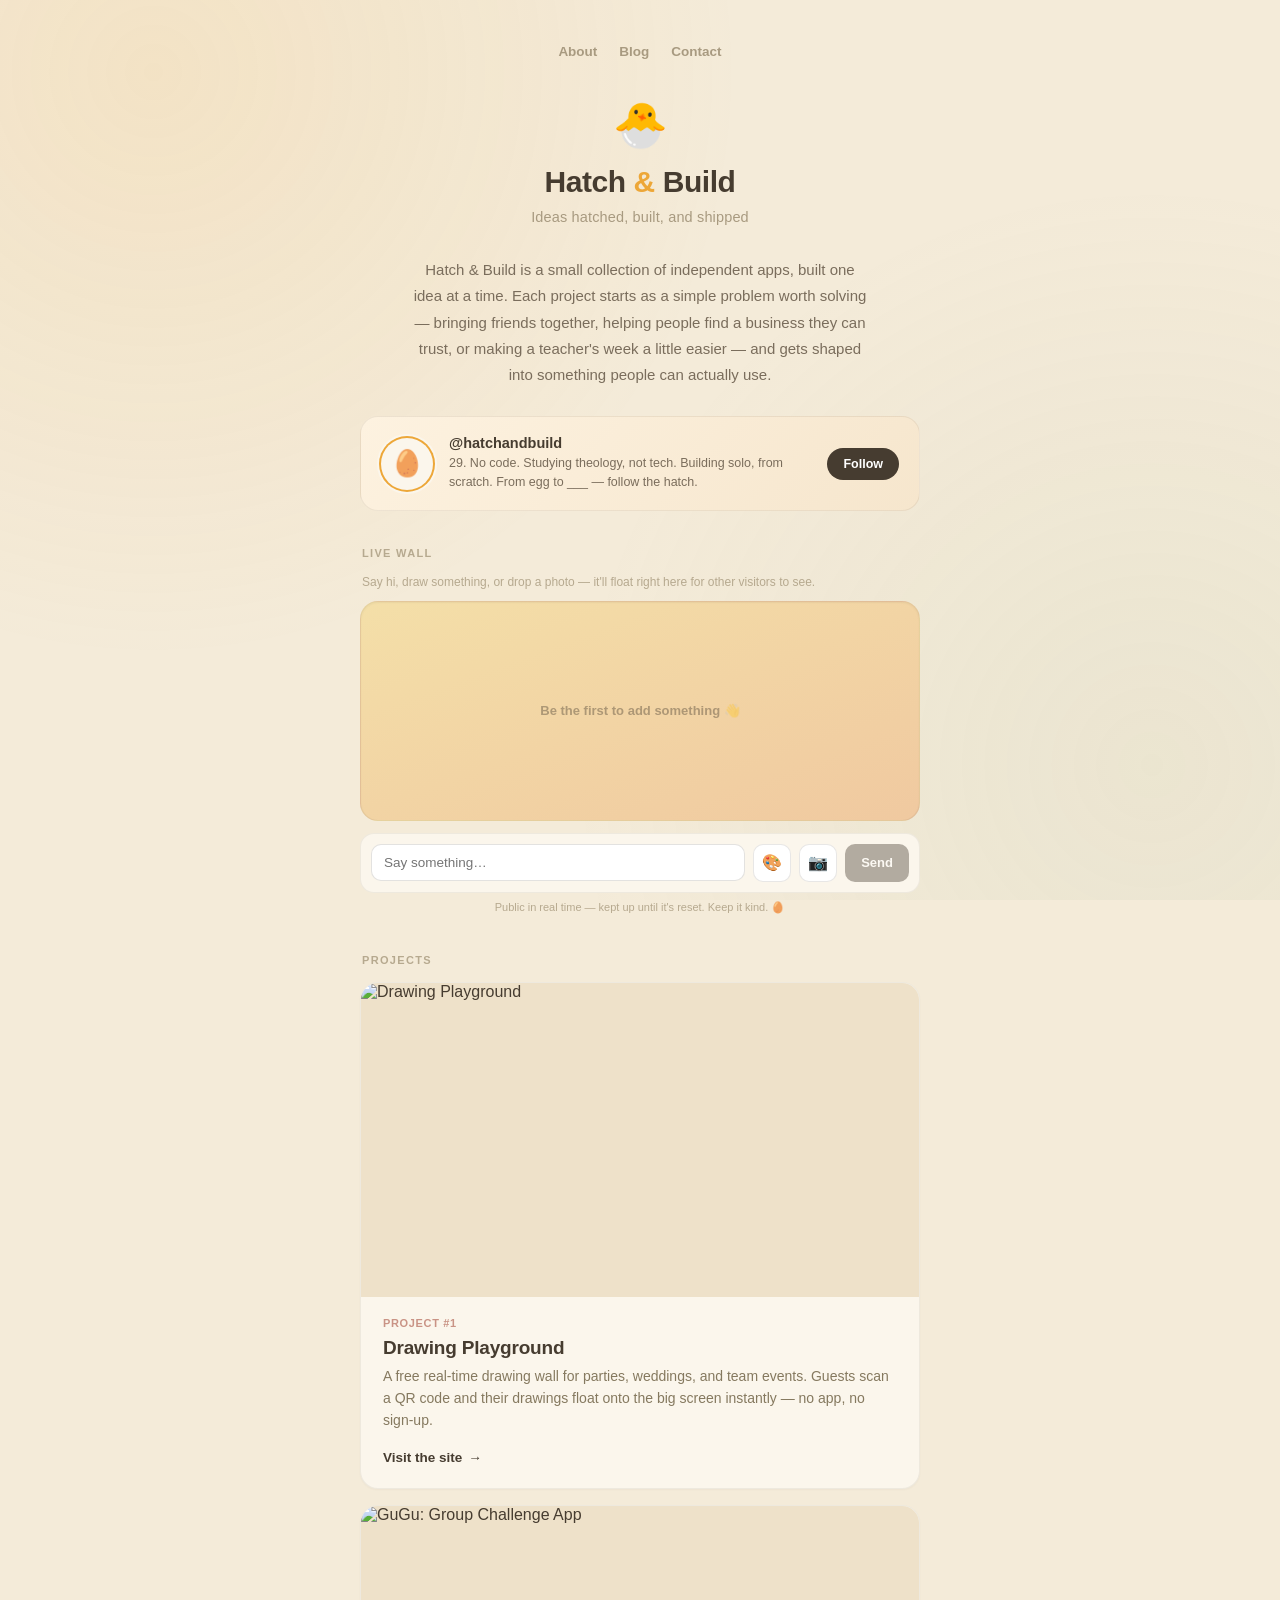
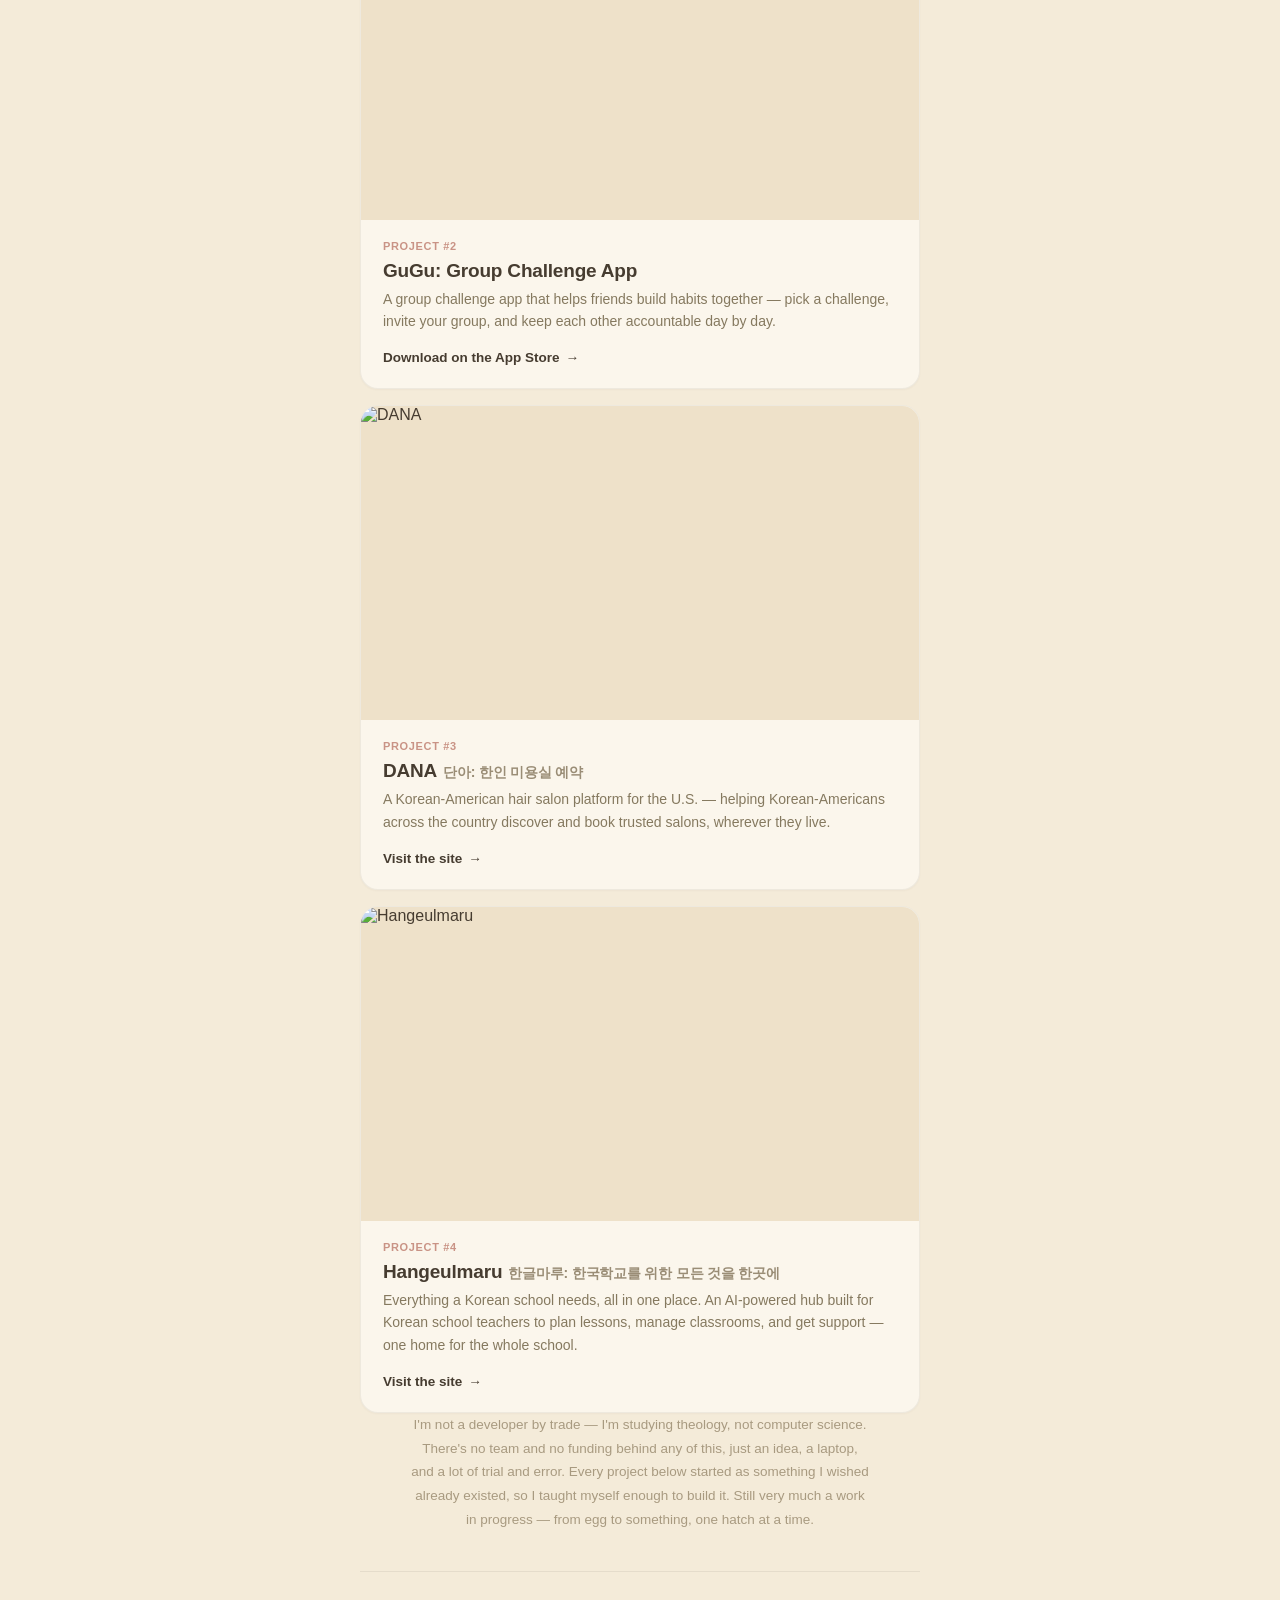
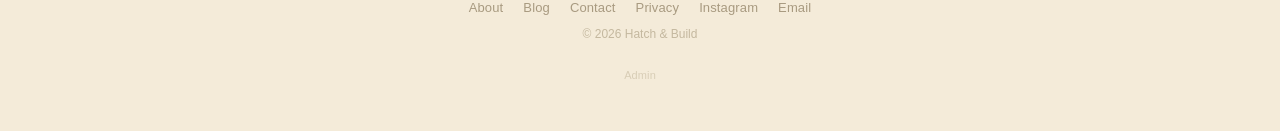
==== commit a36b91b9: "Add the content pages AdSense kept rejecting the site for Six AdSense applications were declined bet" ====
--- a/index.html
+++ b/index.html
@@ -47,6 +47,24 @@
     width: 100%;
     max-width: 560px;
   }
+
+  nav.site-nav {
+    display: flex;
+    justify-content: center;
+    flex-wrap: wrap;
+    gap: 4px 18px;
+    margin: -24px 0 36px;
+    font-size: 13.5px;
+    font-weight: 600;
+  }
+
+  nav.site-nav a {
+    color: #a89a80;
+    text-decoration: none;
+    padding: 4px 2px;
+  }
+
+  nav.site-nav a:hover { color: #463C30; }
 
   header {
     text-align: center;
@@ -716,6 +734,66 @@
     background: #eee1c9;
   }
 
+  /* Cropper. Cards are 16:9 and crop from the centre, so a tall phone
+     screenshot loses its top and bottom unless the uploader picks the slice. */
+
+  .modal-crop {
+    display: none;
+    position: relative;
+    margin: 6px auto 0;
+    border-radius: 10px;
+    overflow: hidden;
+    background: #eee1c9;
+    touch-action: none;
+    -webkit-user-select: none;
+    user-select: none;
+    line-height: 0;
+  }
+
+  .modal-crop.on { display: block; }
+
+  .modal-crop canvas { display: block; }
+
+  .crop-box {
+    position: absolute;
+    box-shadow: 0 0 0 9999px rgba(70,60,48,0.55);
+    outline: 2px solid #F4EBD9;
+    cursor: move;
+  }
+
+  .crop-box::before {
+    content: "";
+    position: absolute;
+    left: 33.333%;
+    right: 33.333%;
+    top: 0;
+    bottom: 0;
+    border-left: 1px solid rgba(244,235,217,0.5);
+    border-right: 1px solid rgba(244,235,217,0.5);
+    pointer-events: none;
+  }
+
+  .crop-handle {
+    position: absolute;
+    width: 20px;
+    height: 20px;
+    background: #F4EBD9;
+    border: 2px solid #463C30;
+    border-radius: 6px;
+  }
+
+  .crop-handle[data-h="nw"] { left: -2px;  top: -2px;    cursor: nwse-resize; }
+  .crop-handle[data-h="ne"] { right: -2px; top: -2px;    cursor: nesw-resize; }
+  .crop-handle[data-h="sw"] { left: -2px;  bottom: -2px; cursor: nesw-resize; }
+  .crop-handle[data-h="se"] { right: -2px; bottom: -2px; cursor: nwse-resize; }
+
+  .crop-hint {
+    font-size: 12px;
+    color: #8a7c66;
+    margin: 6px 0 0;
+    line-height: 1.5;
+  }
+
   @media (prefers-reduced-motion: reduce) {
     .card.reveal { opacity: 1; transform: none; }
     .wall-item { animation: none; }
@@ -726,6 +804,12 @@
   <div class="bg-glow"></div>
 
   <div class="page">
+    <nav class="site-nav">
+      <a href="/about">About</a>
+      <a href="/blog/">Blog</a>
+      <a href="/contact">Contact</a>
+    </nav>
+
     <header>
       <span class="egg">🐣</span>
       <h1>Hatch <span class="accent">&amp;</span> Build</h1>
@@ -789,7 +873,49 @@
     </div>
 
     <h2 class="section">Projects</h2>
-    <div class="projects" id="projectsList"><!-- rendered by JS from /api/hub/projects --></div>
+    <!-- Static snapshot of /api/hub/projects so the cards exist without JS
+         (crawlers included). loadProjects() re-renders this list with live
+         data on success and leaves it alone on failure. Keep in sync when
+         projects change. No "reveal" class here: these must be visible
+         before any script runs. -->
+    <div class="projects" id="projectsList">
+      <a class="card" href="https://drawing.hatchandbuild.com" target="_blank" rel="noopener">
+        <div class="card-media"><img src="https://drawing.hatchandbuild.com/hub-images/project-0-1787888257118.jpg" alt="Drawing Playground" loading="lazy"></div>
+        <div class="card-body">
+          <div class="card-label">Project #1</div>
+          <div class="card-title">Drawing Playground</div>
+          <div class="card-desc">A free real-time drawing wall for parties, weddings, and team events. Guests scan a QR code and their drawings float onto the big screen instantly — no app, no sign-up.</div>
+          <div class="card-cta">Visit the site</div>
+        </div>
+      </a>
+      <a class="card" href="https://apps.apple.com/kr/app/gugu-group-challenge/id6788447196" target="_blank" rel="noopener">
+        <div class="card-media"><img src="https://drawing.hatchandbuild.com/hub-images/project-1-1787888246596.jpg" alt="GuGu: Group Challenge App" loading="lazy"></div>
+        <div class="card-body">
+          <div class="card-label">Project #2</div>
+          <div class="card-title">GuGu: Group Challenge App</div>
+          <div class="card-desc">A group challenge app that helps friends build habits together — pick a challenge, invite your group, and keep each other accountable day by day.</div>
+          <div class="card-cta">Download on the App Store</div>
+        </div>
+      </a>
+      <a class="card" href="https://dana.hatchandbuild.com" target="_blank" rel="noopener">
+        <div class="card-media"><img src="https://drawing.hatchandbuild.com/hub-images/project-2-1787888217570.jpg" alt="DANA" loading="lazy"></div>
+        <div class="card-body">
+          <div class="card-label">Project #3</div>
+          <div class="card-title">DANA<span class="native">단아: 한인 미용실 예약</span></div>
+          <div class="card-desc">A Korean-American hair salon platform for the U.S. — helping Korean-Americans across the country discover and book trusted salons, wherever they live.</div>
+          <div class="card-cta">Visit the site</div>
+        </div>
+      </a>
+      <a class="card" href="https://koreanschool.hatchandbuild.com" target="_blank" rel="noopener">
+        <div class="card-media"><img src="https://drawing.hatchandbuild.com/hub-images/project-3-1787887678585.jpg" alt="Hangeulmaru" loading="lazy"></div>
+        <div class="card-body">
+          <div class="card-label">Project #4</div>
+          <div class="card-title">Hangeulmaru<span class="native">한글마루: 한국학교를 위한 모든 것을 한곳에</span></div>
+          <div class="card-desc">Everything a Korean school needs, all in one place. An AI-powered hub built for Korean school teachers to plan lessons, manage classrooms, and get support — one home for the whole school.</div>
+          <div class="card-cta">Visit the site</div>
+        </div>
+      </a>
+    </div>
 
     <p class="story">
       I'm not a developer by trade — I'm studying theology, not computer science. There's no team and no funding
@@ -800,6 +926,10 @@
 
     <footer>
       <div class="links">
+        <a href="/about">About</a>
+        <a href="/blog/">Blog</a>
+        <a href="/contact">Contact</a>
+        <a href="/privacy">Privacy</a>
         <a href="https://instagram.com/hatchandbuild" target="_blank" rel="noopener">Instagram</a>
         <a href="mailto:hatchandbuild@gmail.com">Email</a>
       </div>
@@ -838,6 +968,16 @@
       <input type="text" id="editCta" maxlength="40">
       <label for="editImage">Photo</label>
       <img class="modal-preview" id="editPreview" src="" alt="">
+      <div class="modal-crop" id="editCrop">
+        <canvas id="editCropCanvas"></canvas>
+        <div class="crop-box" id="editCropBox">
+          <div class="crop-handle" data-h="nw"></div>
+          <div class="crop-handle" data-h="ne"></div>
+          <div class="crop-handle" data-h="sw"></div>
+          <div class="crop-handle" data-h="se"></div>
+        </div>
+      </div>
+      <p class="crop-hint" id="editCropHint" hidden>Drag to move, corners to resize. The card shows exactly the bright area.</p>
       <input type="file" id="editImage" accept="image/*">
       <div class="modal-error" id="editError"></div>
       <div class="modal-actions">
@@ -999,6 +1139,164 @@
     var editingIdx = null;
     var pendingProjectImage = null;
 
+    // ---- photo cropper ----
+    // A card's photo box is 16:9 and crops from the centre, so a tall phone
+    // screenshot silently loses its top and bottom. Let the uploader pick the
+    // slice instead of finding out after saving.
+    var CARD_ASPECT = 16 / 9;
+    var CROP_OUT_WIDTH = 1200;
+    var CROP_MIN = 24;
+
+    var editCrop = document.getElementById('editCrop');
+    var cropCanvas = document.getElementById('editCropCanvas');
+    var cropBox = document.getElementById('editCropBox');
+    var cropHint = document.getElementById('editCropHint');
+    var cropSrc = null;    // { bitmap, w, h } in natural pixels
+    var cropRect = null;   // chosen area, also natural pixels
+    var cropScale = 1;     // natural px -> on-screen px
+
+    function decodeViaImg(file) {
+      return new Promise(function (resolve, reject) {
+        var img = new Image();
+        img.onload = function () { resolve(img); };
+        img.onerror = function () { reject(new Error('decode')); };
+        img.src = URL.createObjectURL(file);
+      });
+    }
+
+    function decodeImage(file) {
+      // createImageBitmap applies EXIF rotation, so phone photos land upright.
+      if (window.createImageBitmap) {
+        try {
+          return createImageBitmap(file, { imageOrientation: 'from-image' })
+            .catch(function () { return decodeViaImg(file); });
+        } catch (e) { /* option bag unsupported */ }
+      }
+      return decodeViaImg(file);
+    }
+
+    function showCropper(on) {
+      editCrop.classList.toggle('on', on);
+      editPreview.style.display = on ? 'none' : '';
+      cropHint.hidden = !on;
+      if (!on) { cropSrc = null; cropRect = null; }
+    }
+
+    function maxCropRect() {
+      var w = cropSrc.w;
+      var h = w / CARD_ASPECT;
+      if (h > cropSrc.h) { h = cropSrc.h; w = h * CARD_ASPECT; }
+      return { x: (cropSrc.w - w) / 2, y: (cropSrc.h - h) / 2, w: w, h: h };
+    }
+
+    function cropAvailWidth() {
+      var modal = editCrop.parentNode;
+      var cs = window.getComputedStyle(modal);
+      var w = modal.clientWidth - parseFloat(cs.paddingLeft) - parseFloat(cs.paddingRight);
+      return w > 40 ? w : 320;
+    }
+
+    function layoutCropper() {
+      if (!cropSrc) return;
+      cropScale = Math.min(cropAvailWidth() / cropSrc.w, 380 / cropSrc.h, 1);
+      var dw = Math.round(cropSrc.w * cropScale);
+      var dh = Math.round(cropSrc.h * cropScale);
+      cropCanvas.width = dw;
+      cropCanvas.height = dh;
+      editCrop.style.width = dw + 'px';
+      editCrop.style.height = dh + 'px';
+      cropCanvas.getContext('2d').drawImage(cropSrc.bitmap, 0, 0, dw, dh);
+      paintCropBox();
+    }
+
+    function paintCropBox() {
+      if (!cropRect) return;
+      cropBox.style.left = Math.round(cropRect.x * cropScale) + 'px';
+      cropBox.style.top = Math.round(cropRect.y * cropScale) + 'px';
+      cropBox.style.width = Math.round(cropRect.w * cropScale) + 'px';
+      cropBox.style.height = Math.round(cropRect.h * cropScale) + 'px';
+    }
+
+    function resizeCropRect(mode, dx, dy, o) {
+      // The corner opposite the dragged one stays put.
+      var ax = mode.indexOf('w') >= 0 ? o.x + o.w : o.x;
+      var ay = mode.indexOf('n') >= 0 ? o.y + o.h : o.y;
+      var sx = mode.indexOf('w') >= 0 ? -1 : 1;
+      var sy = mode.indexOf('n') >= 0 ? -1 : 1;
+
+      var w = o.w + sx * dx;
+      var h = o.h + sy * dy;
+      if (w / CARD_ASPECT >= h) h = w / CARD_ASPECT; else w = h * CARD_ASPECT;
+
+      var maxW = sx > 0 ? cropSrc.w - ax : ax;
+      var maxH = sy > 0 ? cropSrc.h - ay : ay;
+      if (w > maxW) { w = maxW; h = w / CARD_ASPECT; }
+      if (h > maxH) { h = maxH; w = h * CARD_ASPECT; }
+      if (w < CROP_MIN) { w = CROP_MIN; h = w / CARD_ASPECT; }
+      w = Math.min(w, maxW);
+      h = Math.min(h, maxH);
+
+      cropRect = {
+        x: sx > 0 ? ax : ax - w,
+        y: sy > 0 ? ay : ay - h,
+        w: w,
+        h: h
+      };
+    }
+
+    var cropDrag = null;
+
+    editCrop.addEventListener('pointerdown', function (e) {
+      if (!cropSrc) return;
+      var mode = e.target.getAttribute('data-h') || (e.target === cropBox ? 'move' : null);
+      if (!mode) return;
+      e.preventDefault();
+      cropDrag = { mode: mode, x: e.clientX, y: e.clientY, orig: {
+        x: cropRect.x, y: cropRect.y, w: cropRect.w, h: cropRect.h
+      } };
+      editCrop.setPointerCapture(e.pointerId);
+    });
+
+    editCrop.addEventListener('pointermove', function (e) {
+      if (!cropDrag) return;
+      var dx = (e.clientX - cropDrag.x) / cropScale;
+      var dy = (e.clientY - cropDrag.y) / cropScale;
+      if (cropDrag.mode === 'move') {
+        cropRect.x = Math.max(0, Math.min(cropDrag.orig.x + dx, cropSrc.w - cropRect.w));
+        cropRect.y = Math.max(0, Math.min(cropDrag.orig.y + dy, cropSrc.h - cropRect.h));
+      } else {
+        resizeCropRect(cropDrag.mode, dx, dy, cropDrag.orig);
+      }
+      paintCropBox();
+    });
+
+    function endCropDrag(e) {
+      if (!cropDrag) return;
+      cropDrag = null;
+      try { editCrop.releasePointerCapture(e.pointerId); } catch (err) { /* already released */ }
+    }
+    editCrop.addEventListener('pointerup', endCropDrag);
+    editCrop.addEventListener('pointercancel', endCropDrag);
+
+    window.addEventListener('resize', function () {
+      if (cropSrc && editBackdrop.classList.contains('open')) layoutCropper();
+    });
+
+    function renderCroppedImage() {
+      var outW = Math.max(1, Math.min(CROP_OUT_WIDTH, Math.round(cropRect.w)));
+      var outH = Math.round(outW / CARD_ASPECT);
+      var c = document.createElement('canvas');
+      c.width = outW;
+      c.height = outH;
+      var ctx = c.getContext('2d');
+      ctx.imageSmoothingEnabled = true;
+      ctx.imageSmoothingQuality = 'high';
+      ctx.fillStyle = '#eee1c9';   // matte, so a transparent PNG is not black
+      ctx.fillRect(0, 0, outW, outH);
+      ctx.drawImage(cropSrc.bitmap, cropRect.x, cropRect.y, cropRect.w, cropRect.h, 0, 0, outW, outH);
+      return c.toDataURL('image/jpeg', 0.86);
+    }
+
     function openEditModal(idx) {
       editingIdx = idx;
       pendingProjectImage = null;
@@ -1011,41 +1309,43 @@
       editPreview.src = imageUrl(p.image);
       editError.textContent = '';
       editImage.value = '';
+      showCropper(false);
       editBackdrop.classList.add('open');
     }
 
     document.getElementById('editCancel').addEventListener('click', function () {
       editBackdrop.classList.remove('open');
+      showCropper(false);
     });
 
     editImage.addEventListener('change', function () {
       var file = editImage.files[0];
       if (!file) return;
-      if (file.size > 3 * 1024 * 1024) {
-        editError.textContent = 'Photo is too large (max 3MB).';
+      if (file.size > 12 * 1024 * 1024) {
+        editError.textContent = 'Photo is too large (max 12MB).';
+        editImage.value = '';
         return;
       }
-      var reader = new FileReader();
-      reader.onload = function (e) {
-        var img = new Image();
-        img.onload = function () {
-          var maxDim = 1000;
-          var scale = Math.min(1, maxDim / Math.max(img.width, img.height));
-          var w = Math.round(img.width * scale);
-          var h = Math.round(img.height * scale);
-          var c = document.createElement('canvas');
-          c.width = w; c.height = h;
-          c.getContext('2d').drawImage(img, 0, 0, w, h);
-          pendingProjectImage = c.toDataURL('image/jpeg', 0.86);
-          editPreview.src = pendingProjectImage;
+      editError.textContent = '';
+      decodeImage(file).then(function (bitmap) {
+        cropSrc = {
+          bitmap: bitmap,
+          w: bitmap.width || bitmap.naturalWidth,
+          h: bitmap.height || bitmap.naturalHeight
         };
-        img.src = e.target.result;
-      };
-      reader.readAsDataURL(file);
+        cropRect = maxCropRect();
+        showCropper(true);
+        layoutCropper();
+      }).catch(function () {
+        editError.textContent = 'Could not read that image. Try a PNG or JPEG.';
+        editImage.value = '';
+        showCropper(false);
+      });
     });
 
     document.getElementById('editSave').addEventListener('click', function () {
       editError.textContent = '';
+      if (cropSrc) pendingProjectImage = renderCroppedImage();
       var body = {
         title: editTitle.value.trim(),
         native: editNative.value.trim(),
@@ -1073,6 +1373,7 @@
           projectsData = data.projects;
           renderProjects();
           editBackdrop.classList.remove('open');
+          showCropper(false);
         })
         .catch(function () { editError.textContent = 'Something went wrong. Try again.'; });
     });
